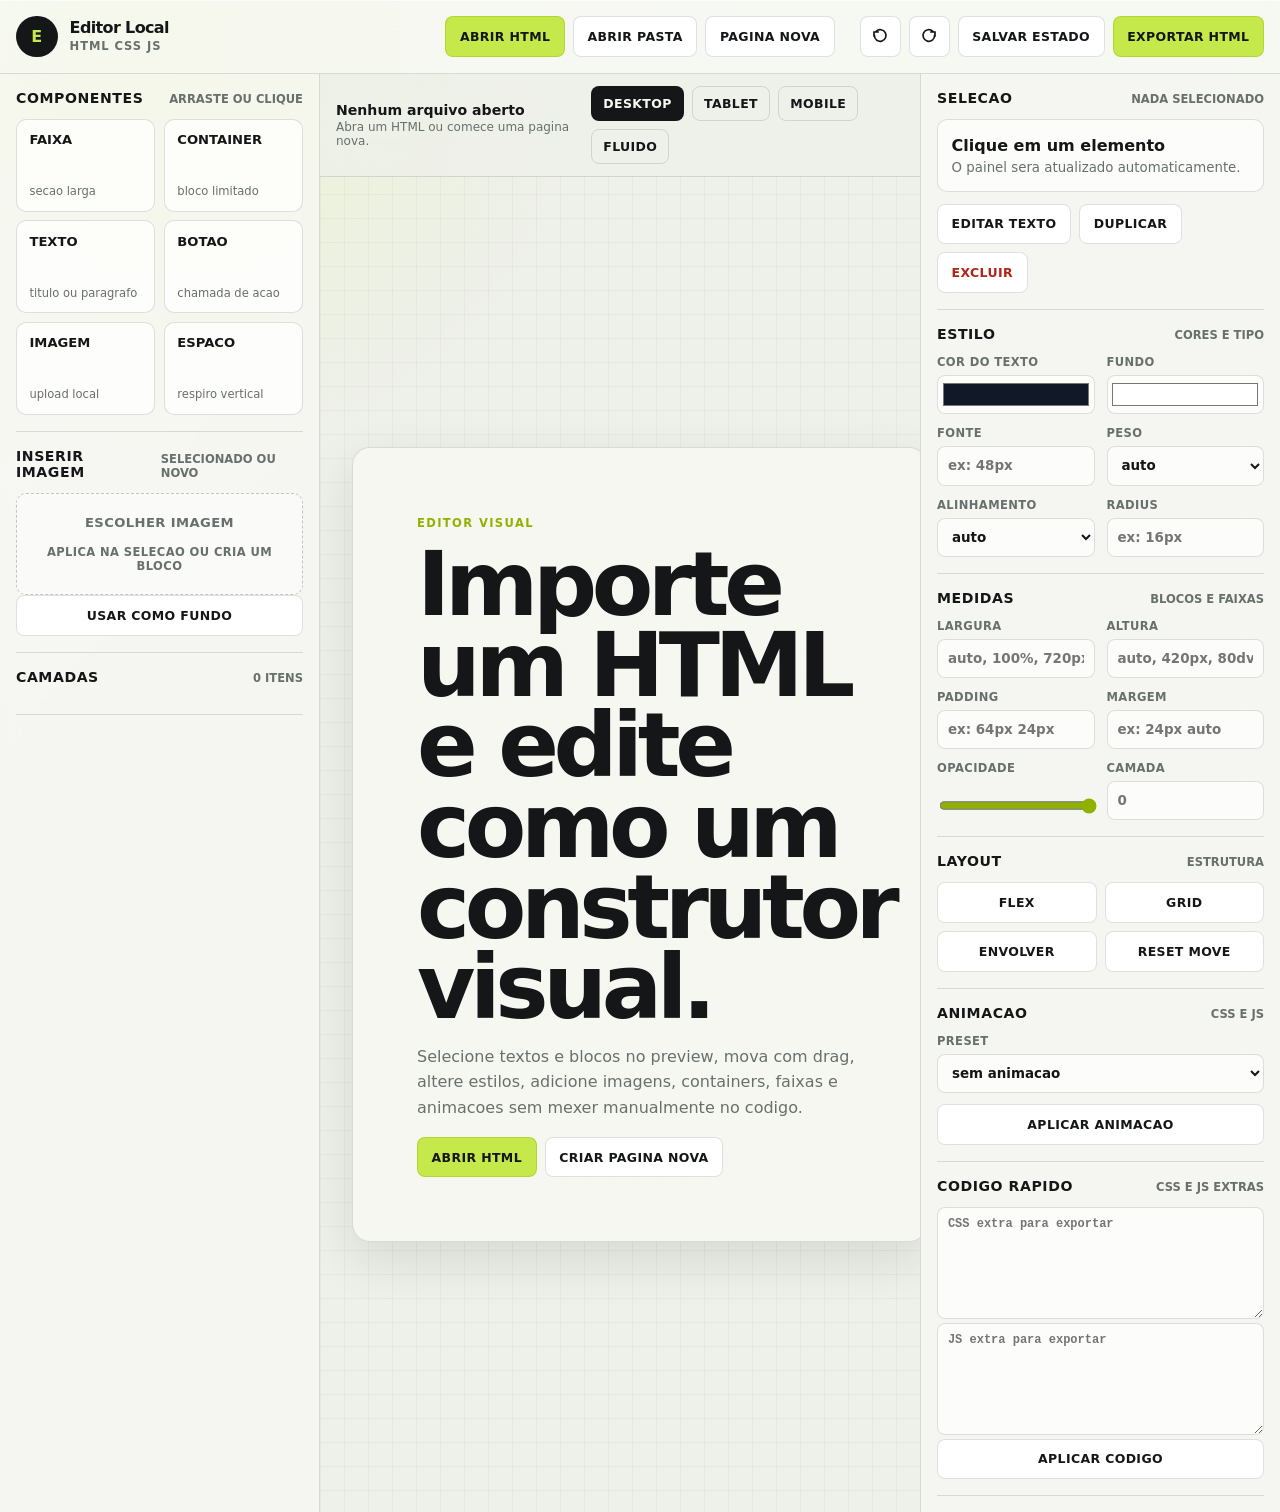
==== editor-local-site/index.html @ 33380170 "Add local visual HTML editor" ====
<!doctype html>
<html lang="pt-BR">
  <head>
    <meta charset="utf-8" />
    <meta name="viewport" content="width=device-width, initial-scale=1" />
    <title>Editor Local de Sites</title>
    <meta
      name="description"
      content="Editor visual local para importar HTML, editar blocos, textos, imagens, cores, fundos e exportar o site."
    />
    <link rel="stylesheet" href="styles.css" />
  </head>
  <body>
    <div class="app-shell">
      <header class="topbar">
        <a class="brand" href="#inicio" aria-label="Editor Local de Sites">
          <span class="brand-mark">E</span>
          <span>
            <strong>Editor Local</strong>
            <small>HTML CSS JS</small>
          </span>
        </a>

        <div class="import-actions" aria-label="Importar site">
          <label class="button primary">
            <input id="htmlFile" type="file" accept=".html,.htm,text/html" />
            Abrir HTML
          </label>
          <label class="button">
            <input id="folderInput" type="file" webkitdirectory directory multiple />
            Abrir pasta
          </label>
          <button class="button" id="newPageBtn" type="button">Pagina nova</button>
        </div>

        <div class="export-actions" aria-label="Acoes do editor">
          <button class="icon-button" id="undoBtn" type="button" title="Desfazer" aria-label="Desfazer">
            <svg width="18" height="18" viewBox="0 0 18 18" fill="none" aria-hidden="true">
              <path d="M7 5H3v4M3.4 8.5a5.8 5.8 0 1 0 1.8-4.2" stroke="currentColor" stroke-width="1.7" stroke-linecap="square" />
            </svg>
          </button>
          <button class="icon-button" id="redoBtn" type="button" title="Refazer" aria-label="Refazer">
            <svg width="18" height="18" viewBox="0 0 18 18" fill="none" aria-hidden="true">
              <path d="M11 5h4v4M14.6 8.5a5.8 5.8 0 1 1-1.8-4.2" stroke="currentColor" stroke-width="1.7" stroke-linecap="square" />
            </svg>
          </button>
          <button class="button" id="saveSnapshotBtn" type="button">Salvar estado</button>
          <button class="button accent" id="exportBtn" type="button">Exportar HTML</button>
        </div>
      </header>

      <main class="workspace" id="inicio">
        <aside class="sidebar left-panel" aria-label="Ferramentas">
          <section class="panel-section">
            <div class="section-head">
              <h2>Componentes</h2>
              <span>arraste ou clique</span>
            </div>
            <div class="component-grid" id="componentGrid">
              <button class="component-tile" draggable="true" data-component="section" type="button">
                <strong>Faixa</strong>
                <span>secao larga</span>
              </button>
              <button class="component-tile" draggable="true" data-component="container" type="button">
                <strong>Container</strong>
                <span>bloco limitado</span>
              </button>
              <button class="component-tile" draggable="true" data-component="text" type="button">
                <strong>Texto</strong>
                <span>titulo ou paragrafo</span>
              </button>
              <button class="component-tile" draggable="true" data-component="button" type="button">
                <strong>Botao</strong>
                <span>chamada de acao</span>
              </button>
              <button class="component-tile" draggable="true" data-component="image" type="button">
                <strong>Imagem</strong>
                <span>upload local</span>
              </button>
              <button class="component-tile" draggable="true" data-component="spacer" type="button">
                <strong>Espaco</strong>
                <span>respiro vertical</span>
              </button>
            </div>
          </section>

          <section class="panel-section">
            <div class="section-head">
              <h2>Inserir imagem</h2>
              <span>selecionado ou novo</span>
            </div>
            <label class="dropzone" id="imageDrop">
              <input id="imageInput" type="file" accept="image/*" />
              <strong>Escolher imagem</strong>
              <span>aplica na selecao ou cria um bloco</span>
            </label>
            <button class="button full" id="bgImageBtn" type="button">Usar como fundo</button>
          </section>

          <section class="panel-section">
            <div class="section-head">
              <h2>Camadas</h2>
              <span id="layerCount">0 itens</span>
            </div>
            <div class="layers" id="layers"></div>
          </section>
        </aside>

        <section class="stage-panel" aria-label="Preview editavel">
          <div class="stage-toolbar">
            <div>
              <strong id="documentName">Nenhum arquivo aberto</strong>
              <span id="statusText">Abra um HTML ou comece uma pagina nova.</span>
            </div>
            <div class="viewport-controls" role="group" aria-label="Tamanho do preview">
              <button class="seg active" data-viewport="desktop" type="button">Desktop</button>
              <button class="seg" data-viewport="tablet" type="button">Tablet</button>
              <button class="seg" data-viewport="mobile" type="button">Mobile</button>
              <button class="seg" data-viewport="fluid" type="button">Fluido</button>
            </div>
          </div>

          <div class="stage-wrap" id="stageWrap">
            <div class="empty-state" id="emptyState">
              <span class="empty-kicker">editor visual</span>
              <h1>Importe um HTML e edite como um construtor visual.</h1>
              <p>
                Selecione textos e blocos no preview, mova com drag, altere estilos, adicione imagens,
                containers, faixas e animacoes sem mexer manualmente no codigo.
              </p>
              <div class="empty-actions">
                <label class="button primary">
                  <input type="file" accept=".html,.htm,text/html" data-proxy-for="htmlFile" />
                  Abrir HTML
                </label>
                <button class="button" id="emptyNewBtn" type="button">Criar pagina nova</button>
              </div>
            </div>
            <iframe id="preview" title="Preview do site" aria-label="Preview do site"></iframe>
          </div>
        </section>

        <aside class="sidebar right-panel" aria-label="Propriedades">
          <section class="panel-section selected-panel">
            <div class="section-head">
              <h2>Selecao</h2>
              <span id="selectedTag">nada selecionado</span>
            </div>
            <div class="selected-box">
              <strong id="selectedName">Clique em um elemento</strong>
              <small id="selectedPath">O painel sera atualizado automaticamente.</small>
            </div>
            <div class="quick-actions">
              <button class="button" id="editTextBtn" type="button">Editar texto</button>
              <button class="button" id="duplicateBtn" type="button">Duplicar</button>
              <button class="button danger" id="deleteBtn" type="button">Excluir</button>
            </div>
          </section>

          <section class="panel-section">
            <div class="section-head">
              <h2>Estilo</h2>
              <span>cores e tipo</span>
            </div>
            <div class="form-grid">
              <label>
                Cor do texto
                <input id="textColor" type="color" value="#111827" data-style="color" />
              </label>
              <label>
                Fundo
                <input id="bgColor" type="color" value="#ffffff" data-style="backgroundColor" />
              </label>
              <label>
                Fonte
                <input id="fontSize" type="text" placeholder="ex: 48px" data-style="fontSize" />
              </label>
              <label>
                Peso
                <select id="fontWeight" data-style="fontWeight">
                  <option value="">auto</option>
                  <option value="400">400</option>
                  <option value="500">500</option>
                  <option value="600">600</option>
                  <option value="700">700</option>
                  <option value="800">800</option>
                  <option value="900">900</option>
                </select>
              </label>
              <label>
                Alinhamento
                <select id="textAlign" data-style="textAlign">
                  <option value="">auto</option>
                  <option value="left">esquerda</option>
                  <option value="center">centro</option>
                  <option value="right">direita</option>
                </select>
              </label>
              <label>
                Radius
                <input id="radius" type="text" placeholder="ex: 16px" data-style="borderRadius" />
              </label>
            </div>
          </section>

          <section class="panel-section">
            <div class="section-head">
              <h2>Medidas</h2>
              <span>blocos e faixas</span>
            </div>
            <div class="form-grid">
              <label>
                Largura
                <input id="widthInput" type="text" placeholder="auto, 100%, 720px" data-style="width" />
              </label>
              <label>
                Altura
                <input id="heightInput" type="text" placeholder="auto, 420px, 80dvh" data-style="minHeight" />
              </label>
              <label>
                Padding
                <input id="paddingInput" type="text" placeholder="ex: 64px 24px" data-style="padding" />
              </label>
              <label>
                Margem
                <input id="marginInput" type="text" placeholder="ex: 24px auto" data-style="margin" />
              </label>
              <label>
                Opacidade
                <input id="opacityInput" type="range" min="0" max="1" step="0.05" value="1" data-style="opacity" />
              </label>
              <label>
                Camada
                <input id="zIndexInput" type="number" placeholder="0" data-style="zIndex" />
              </label>
            </div>
          </section>

          <section class="panel-section">
            <div class="section-head">
              <h2>Layout</h2>
              <span>estrutura</span>
            </div>
            <div class="button-row">
              <button class="button" id="makeFlexBtn" type="button">Flex</button>
              <button class="button" id="makeGridBtn" type="button">Grid</button>
              <button class="button" id="wrapBtn" type="button">Envolver</button>
              <button class="button" id="resetMoveBtn" type="button">Reset move</button>
            </div>
          </section>

          <section class="panel-section">
            <div class="section-head">
              <h2>Animacao</h2>
              <span>CSS e JS</span>
            </div>
            <label class="wide-label">
              Preset
              <select id="animationPreset">
                <option value="">sem animacao</option>
                <option value="ve-fade-up">fade up</option>
                <option value="ve-fade-in">fade in</option>
                <option value="ve-float">float continuo</option>
                <option value="ve-pulse">pulse suave</option>
                <option value="ve-slide-left">slide left</option>
                <option value="ve-scroll-reveal">reveal no scroll</option>
                <option value="ve-parallax-lite">parallax leve</option>
              </select>
            </label>
            <button class="button full" id="applyAnimationBtn" type="button">Aplicar animacao</button>
          </section>

          <section class="panel-section">
            <div class="section-head">
              <h2>Codigo rapido</h2>
              <span>CSS e JS extras</span>
            </div>
            <textarea id="customCss" spellcheck="false" placeholder="CSS extra para exportar"></textarea>
            <textarea id="customJs" spellcheck="false" placeholder="JS extra para exportar"></textarea>
            <button class="button full" id="applyCodeBtn" type="button">Aplicar codigo</button>
          </section>
        </aside>
      </main>
    </div>

    <input id="hiddenBgInput" type="file" accept="image/*" hidden />
    <script src="app.js"></script>
  </body>
</html>
---- editor-local-site/styles.css ----
:root {
  color-scheme: light;
  --bg: #eef0ea;
  --surface: #f8f9f4;
  --surface-2: #ffffff;
  --ink: #151617;
  --muted: #68706d;
  --line: rgba(21, 22, 23, 0.13);
  --line-strong: rgba(21, 22, 23, 0.24);
  --accent: #c5e84a;
  --accent-strong: #91b100;
  --danger: #b42318;
  --shadow: 0 18px 50px rgba(28, 33, 28, 0.11);
  --radius: 10px;
  --ease: cubic-bezier(0.16, 1, 0.3, 1);
  --font: "Aptos", "Segoe UI", system-ui, -apple-system, BlinkMacSystemFont, sans-serif;
  --mono: "Cascadia Mono", "SFMono-Regular", Consolas, monospace;
}

* {
  box-sizing: border-box;
}

html,
body {
  min-height: 100dvh;
}

body {
  margin: 0;
  background:
    radial-gradient(circle at 10% 0%, rgba(197, 232, 74, 0.23), transparent 30rem),
    linear-gradient(135deg, rgba(255, 255, 255, 0.62), transparent 35rem),
    var(--bg);
  color: var(--ink);
  font-family: var(--font);
  overflow: hidden;
}

button,
input,
select,
textarea {
  font: inherit;
}

button,
label.button {
  -webkit-tap-highlight-color: transparent;
}

button:focus-visible,
label.button:focus-within,
input:focus-visible,
select:focus-visible,
textarea:focus-visible {
  outline: 3px solid color-mix(in srgb, var(--accent) 68%, transparent);
  outline-offset: 2px;
}

input[type="file"] {
  position: absolute;
  width: 1px;
  height: 1px;
  opacity: 0;
  pointer-events: none;
}

.app-shell {
  min-height: 100dvh;
  display: grid;
  grid-template-rows: auto minmax(0, 1fr);
}

.topbar {
  min-height: 74px;
  display: grid;
  grid-template-columns: minmax(16rem, 0.9fr) auto minmax(18rem, 0.9fr);
  gap: 1rem;
  align-items: center;
  padding: 0.85rem 1rem;
  border-bottom: 1px solid var(--line);
  background: rgba(248, 249, 244, 0.82);
  backdrop-filter: blur(18px);
  box-shadow: 0 1px 0 rgba(255, 255, 255, 0.65) inset;
  z-index: 10;
}

.brand {
  display: inline-flex;
  width: fit-content;
  align-items: center;
  gap: 0.75rem;
  color: inherit;
  text-decoration: none;
}

.brand-mark {
  width: 2.6rem;
  height: 2.6rem;
  display: grid;
  place-items: center;
  border-radius: 50%;
  background: var(--ink);
  color: var(--accent);
  font-weight: 900;
}

.brand strong,
.brand small {
  display: block;
}

.brand strong {
  line-height: 1;
  letter-spacing: -0.04em;
}

.brand small {
  margin-top: 0.2rem;
  color: var(--muted);
  font-size: 0.72rem;
  font-weight: 800;
  text-transform: uppercase;
  letter-spacing: 0.08em;
}

.import-actions,
.export-actions,
.viewport-controls,
.quick-actions,
.button-row,
.empty-actions {
  display: flex;
  align-items: center;
  gap: 0.5rem;
  flex-wrap: wrap;
}

.export-actions {
  justify-content: flex-end;
}

.button,
.icon-button,
.seg {
  min-height: 2.55rem;
  border: 1px solid var(--line);
  border-radius: 8px;
  background: var(--surface-2);
  color: var(--ink);
  display: inline-flex;
  align-items: center;
  justify-content: center;
  gap: 0.45rem;
  padding: 0 0.85rem;
  font-size: 0.78rem;
  font-weight: 850;
  text-transform: uppercase;
  letter-spacing: 0.03em;
  cursor: pointer;
  user-select: none;
  transition:
    transform 190ms var(--ease),
    border-color 190ms var(--ease),
    background-color 190ms var(--ease),
    color 190ms var(--ease);
}

.button:hover,
.icon-button:hover,
.seg:hover {
  transform: translate3d(0, -1px, 0);
  border-color: var(--line-strong);
}

.button:active,
.icon-button:active,
.seg:active {
  transform: translate3d(0, 1px, 0) scale(0.99);
}

.button.primary,
.button.accent {
  border-color: color-mix(in srgb, var(--accent-strong) 35%, transparent);
  background: var(--accent);
}

.button.danger {
  color: var(--danger);
}

.button.full {
  width: 100%;
}

.icon-button {
  width: 2.55rem;
  padding: 0;
  font-size: 1.12rem;
  line-height: 1;
}

.workspace {
  min-height: 0;
  display: grid;
  grid-template-columns: 320px minmax(0, 1fr) 360px;
  gap: 0;
}

.sidebar {
  min-height: 0;
  overflow-y: auto;
  padding: 1rem;
  border-color: var(--line);
  background: rgba(248, 249, 244, 0.72);
  backdrop-filter: blur(16px);
}

.left-panel {
  border-right: 1px solid var(--line);
}

.right-panel {
  border-left: 1px solid var(--line);
}

.panel-section {
  padding: 1rem 0;
  border-bottom: 1px solid var(--line);
}

.panel-section:first-child {
  padding-top: 0;
}

.section-head {
  display: flex;
  align-items: end;
  justify-content: space-between;
  gap: 1rem;
  margin-bottom: 0.8rem;
}

.section-head h2 {
  margin: 0;
  font-size: 0.88rem;
  text-transform: uppercase;
  letter-spacing: 0.04em;
}

.section-head span {
  color: var(--muted);
  font-size: 0.72rem;
  font-weight: 750;
  text-transform: uppercase;
}

.component-grid {
  display: grid;
  grid-template-columns: repeat(2, minmax(0, 1fr));
  gap: 0.55rem;
}

.component-tile {
  min-height: 5.8rem;
  display: grid;
  align-content: space-between;
  gap: 0.8rem;
  padding: 0.78rem;
  border: 1px solid var(--line);
  border-radius: var(--radius);
  background: rgba(255, 255, 255, 0.68);
  color: var(--ink);
  text-align: left;
  cursor: grab;
  transition:
    transform 200ms var(--ease),
    background-color 200ms var(--ease),
    border-color 200ms var(--ease);
}

.component-tile:hover {
  transform: translate3d(0, -2px, 0);
  border-color: var(--line-strong);
  background: #fff;
}

.component-tile:active {
  cursor: grabbing;
}

.component-tile strong {
  font-size: 0.82rem;
  text-transform: uppercase;
}

.component-tile span {
  color: var(--muted);
  font-size: 0.72rem;
}

.dropzone {
  min-height: 6.4rem;
  display: grid;
  place-items: center;
  gap: 0.3rem;
  padding: 1rem;
  border: 1px dashed var(--line-strong);
  border-radius: var(--radius);
  background: rgba(255, 255, 255, 0.48);
  text-align: center;
  cursor: pointer;
  transition:
    border-color 190ms var(--ease),
    background-color 190ms var(--ease);
}

.dropzone.is-hot {
  border-color: var(--accent-strong);
  background: color-mix(in srgb, var(--accent) 24%, #fff);
}

.dropzone strong {
  text-transform: uppercase;
  font-size: 0.82rem;
}

.dropzone span {
  color: var(--muted);
  font-size: 0.72rem;
}

.layers {
  display: grid;
  gap: 0.35rem;
}

.layer-item {
  width: 100%;
  min-height: 2.35rem;
  border: 1px solid transparent;
  border-radius: 7px;
  background: transparent;
  color: var(--ink);
  display: grid;
  grid-template-columns: 3.3rem minmax(0, 1fr);
  gap: 0.55rem;
  align-items: center;
  padding: 0.35rem 0.45rem;
  text-align: left;
  cursor: pointer;
}

.layer-item:hover,
.layer-item.is-selected {
  border-color: var(--line);
  background: rgba(255, 255, 255, 0.78);
}

.layer-item code {
  color: var(--accent-strong);
  font-family: var(--mono);
  font-size: 0.68rem;
  text-transform: uppercase;
}

.layer-item span {
  overflow: hidden;
  color: var(--muted);
  font-size: 0.72rem;
  text-overflow: ellipsis;
  white-space: nowrap;
}

.stage-panel {
  min-width: 0;
  min-height: 0;
  display: grid;
  grid-template-rows: auto minmax(0, 1fr);
  background:
    linear-gradient(90deg, rgba(21, 22, 23, 0.04) 1px, transparent 1px),
    linear-gradient(rgba(21, 22, 23, 0.04) 1px, transparent 1px);
  background-size: 24px 24px;
}

.stage-toolbar {
  min-height: 58px;
  display: flex;
  align-items: center;
  justify-content: space-between;
  gap: 1rem;
  padding: 0.75rem 1rem;
  border-bottom: 1px solid var(--line);
  background: rgba(238, 240, 234, 0.8);
  backdrop-filter: blur(14px);
}

.stage-toolbar strong,
.stage-toolbar span {
  display: block;
}

.stage-toolbar strong {
  font-size: 0.88rem;
}

.stage-toolbar span {
  margin-top: 0.16rem;
  color: var(--muted);
  font-size: 0.75rem;
}

.seg {
  min-height: 2.2rem;
  padding-inline: 0.7rem;
  background: transparent;
}

.seg.active {
  background: var(--ink);
  color: var(--surface);
}

.stage-wrap {
  min-height: 0;
  display: grid;
  place-items: center;
  padding: 1rem;
  overflow: auto;
  position: relative;
}

#preview {
  width: min(100%, 1440px);
  height: 100%;
  min-height: 640px;
  border: 1px solid var(--line-strong);
  border-radius: 12px;
  background: #fff;
  box-shadow: var(--shadow);
  transition:
    width 280ms var(--ease),
    height 280ms var(--ease),
    opacity 220ms var(--ease);
}

#preview.is-hidden {
  display: none;
}

.stage-wrap[data-viewport="desktop"] #preview {
  width: min(100%, 1440px);
}

.stage-wrap[data-viewport="tablet"] #preview {
  width: min(100%, 820px);
}

.stage-wrap[data-viewport="mobile"] #preview {
  width: 390px;
}

.stage-wrap[data-viewport="fluid"] #preview {
  width: 100%;
}

.empty-state {
  width: min(720px, calc(100% - 2rem));
  padding: clamp(2rem, 5vw, 4rem);
  border: 1px solid var(--line);
  border-radius: 18px;
  background: rgba(248, 249, 244, 0.86);
  box-shadow: var(--shadow);
}

.empty-state.is-hidden {
  display: none;
}

.empty-kicker {
  color: var(--accent-strong);
  font-size: 0.72rem;
  font-weight: 900;
  text-transform: uppercase;
  letter-spacing: 0.12em;
}

.empty-state h1 {
  margin: 0.8rem 0 1rem;
  max-width: 12ch;
  font-size: clamp(2.8rem, 7vw, 5.8rem);
  line-height: 0.9;
  letter-spacing: -0.06em;
}

.empty-state p {
  max-width: 62ch;
  color: var(--muted);
  font-size: 1rem;
  line-height: 1.6;
}

.selected-box {
  min-height: 4.6rem;
  display: grid;
  align-content: center;
  gap: 0.32rem;
  padding: 0.85rem;
  border: 1px solid var(--line);
  border-radius: var(--radius);
  background: rgba(255, 255, 255, 0.62);
}

.selected-box strong {
  overflow: hidden;
  text-overflow: ellipsis;
  white-space: nowrap;
}

.selected-box small {
  overflow: hidden;
  color: var(--muted);
  text-overflow: ellipsis;
  white-space: nowrap;
}

.quick-actions {
  margin-top: 0.7rem;
}

.form-grid {
  display: grid;
  grid-template-columns: repeat(2, minmax(0, 1fr));
  gap: 0.75rem;
}

label,
.wide-label {
  display: grid;
  gap: 0.38rem;
  color: var(--muted);
  font-size: 0.72rem;
  font-weight: 850;
  text-transform: uppercase;
  letter-spacing: 0.035em;
}

input[type="text"],
input[type="number"],
select,
textarea {
  width: 100%;
  min-height: 2.45rem;
  border: 1px solid var(--line);
  border-radius: 8px;
  background: rgba(255, 255, 255, 0.7);
  color: var(--ink);
  padding: 0.5rem 0.62rem;
  font-size: 0.84rem;
  font-weight: 650;
  text-transform: none;
  letter-spacing: 0;
}

input[type="color"] {
  width: 100%;
  min-height: 2.45rem;
  border: 1px solid var(--line);
  border-radius: 8px;
  background: rgba(255, 255, 255, 0.7);
  padding: 0.18rem;
  cursor: pointer;
}

input[type="range"] {
  width: 100%;
  accent-color: var(--accent-strong);
}

textarea {
  min-height: 7rem;
  resize: vertical;
  font-family: var(--mono);
  font-size: 0.75rem;
  line-height: 1.45;
}

.button-row {
  align-items: stretch;
}

.button-row .button {
  flex: 1 1 calc(50% - 0.5rem);
}

.wide-label {
  margin-bottom: 0.7rem;
}

@media (max-width: 1180px) {
  body {
    overflow: auto;
  }

  .topbar,
  .workspace {
    grid-template-columns: 1fr;
  }

  .topbar {
    position: sticky;
    top: 0;
  }

  .export-actions {
    justify-content: flex-start;
  }

  .workspace {
    min-height: auto;
  }

  .sidebar {
    max-height: none;
    border: 0;
    border-bottom: 1px solid var(--line);
  }

  .stage-panel {
    min-height: 76dvh;
  }
}

@media (max-width: 620px) {
  .component-grid,
  .form-grid {
    grid-template-columns: 1fr;
  }

  .stage-wrap {
    padding: 0.5rem;
  }

  .stage-wrap[data-viewport="mobile"] #preview {
    width: min(100%, 390px);
  }

  .empty-state {
    width: 100%;
    padding: 1.2rem;
  }
}
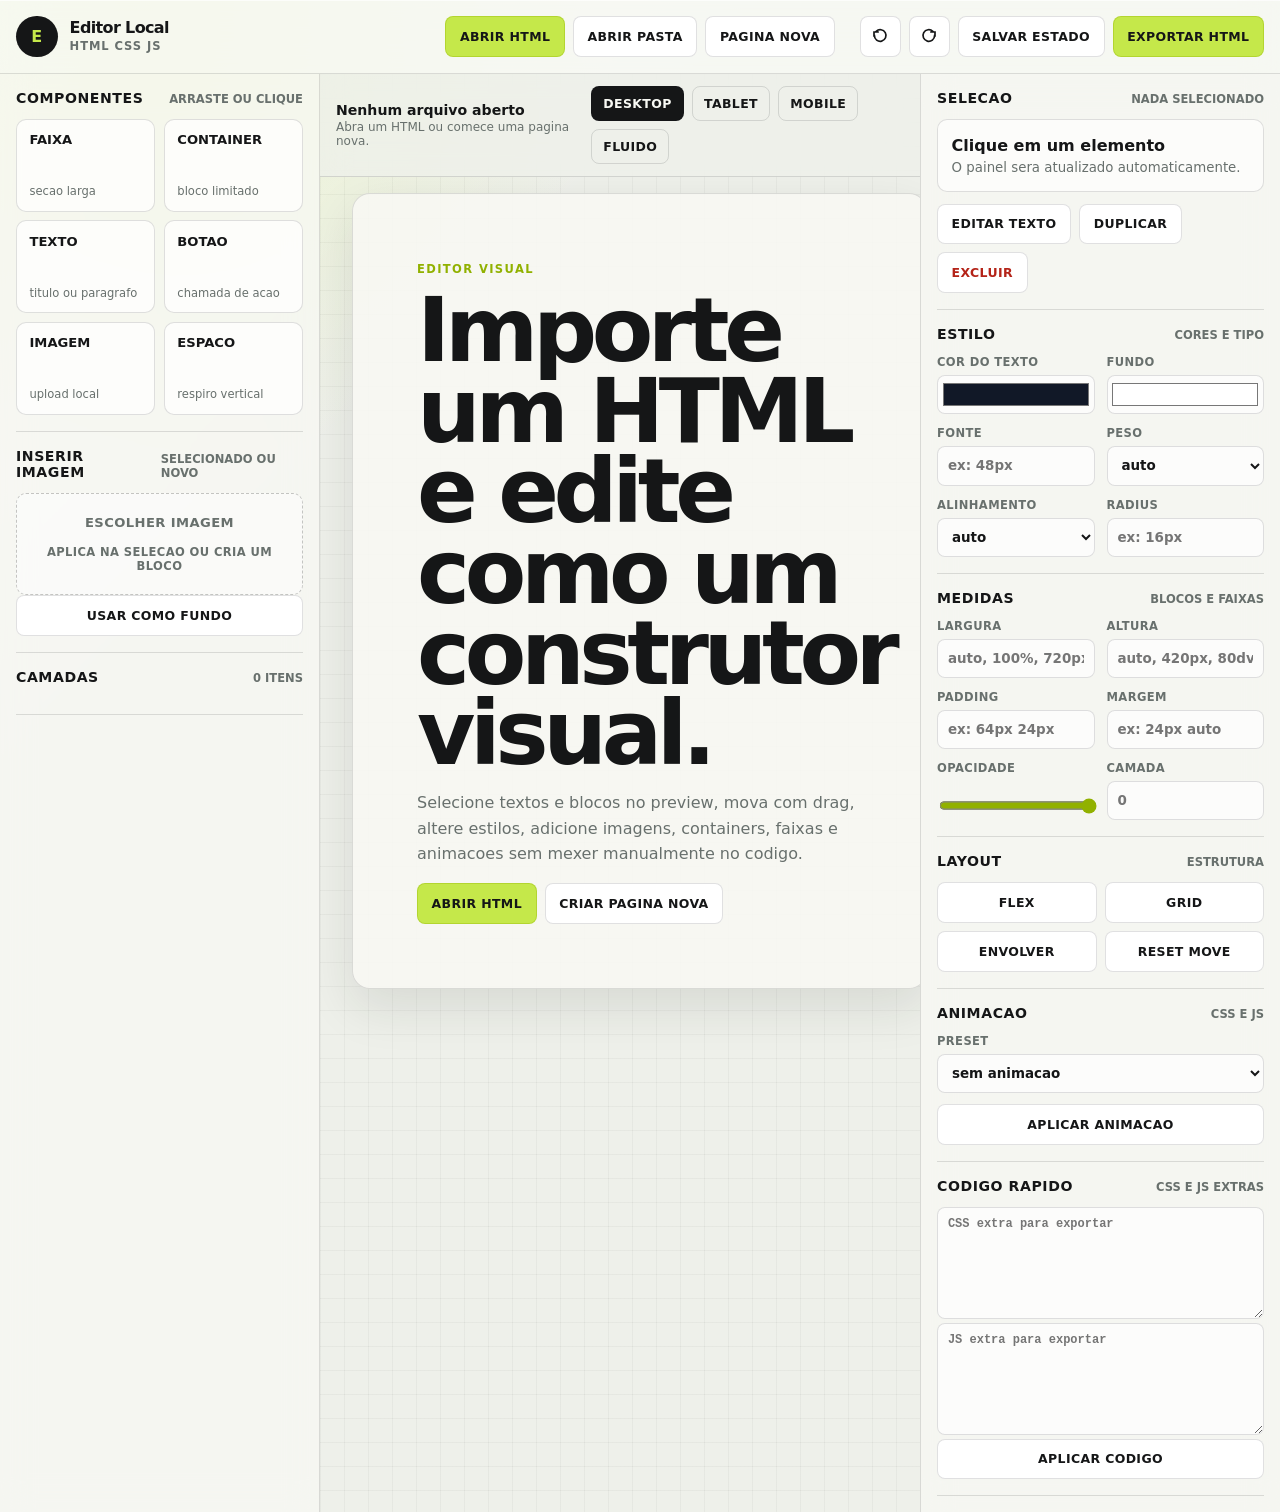
==== commit 7a07c3e3: "Fix desktop preview scaling in local editor" ====
--- a/editor-local-site/index.html
+++ b/editor-local-site/index.html
@@ -136,7 +136,9 @@
                 <button class="button" id="emptyNewBtn" type="button">Criar pagina nova</button>
               </div>
             </div>
-            <iframe id="preview" title="Preview do site" aria-label="Preview do site"></iframe>
+            <div class="preview-shell" id="previewShell">
+              <iframe id="preview" title="Preview do site" aria-label="Preview do site"></iframe>
+            </div>
           </div>
         </section>
 
--- a/editor-local-site/styles.css
+++ b/editor-local-site/styles.css
@@ -423,46 +423,73 @@
 }
 
 .stage-wrap {
+  --preview-width: 1440px;
+  --preview-height: 900px;
+  --preview-scale: 1;
   min-height: 0;
   display: grid;
-  place-items: center;
+  place-items: start center;
   padding: 1rem;
   overflow: auto;
   position: relative;
 }
 
+.preview-shell {
+  width: calc(var(--preview-width) * var(--preview-scale));
+  height: calc(var(--preview-height) * var(--preview-scale));
+  min-width: calc(var(--preview-width) * var(--preview-scale));
+  min-height: calc(var(--preview-height) * var(--preview-scale));
+  position: relative;
+}
+
 #preview {
-  width: min(100%, 1440px);
-  height: 100%;
-  min-height: 640px;
+  width: var(--preview-width);
+  height: var(--preview-height);
+  min-height: 0;
   border: 1px solid var(--line-strong);
   border-radius: 12px;
   background: #fff;
   box-shadow: var(--shadow);
+  transform: scale(var(--preview-scale));
+  transform-origin: top left;
   transition:
-    width 280ms var(--ease),
-    height 280ms var(--ease),
+    transform 280ms var(--ease),
     opacity 220ms var(--ease);
 }
 
-#preview.is-hidden {
+.preview-shell.is-hidden,
+.preview-shell:has(#preview.is-hidden) {
   display: none;
 }
 
-.stage-wrap[data-viewport="desktop"] #preview {
-  width: min(100%, 1440px);
-}
-
-.stage-wrap[data-viewport="tablet"] #preview {
-  width: min(100%, 820px);
-}
-
-.stage-wrap[data-viewport="mobile"] #preview {
-  width: 390px;
-}
-
+.stage-wrap[data-viewport="desktop"] {
+  --preview-width: 1440px;
+  --preview-height: 900px;
+}
+
+.stage-wrap[data-viewport="tablet"] {
+  --preview-width: 820px;
+  --preview-height: 900px;
+}
+
+.stage-wrap[data-viewport="mobile"] {
+  --preview-width: 390px;
+  --preview-height: 844px;
+}
+
+.stage-wrap[data-viewport="fluid"] {
+  --preview-width: 100%;
+  --preview-height: 100%;
+  --preview-scale: 1;
+}
+
+.stage-wrap[data-viewport="fluid"] .preview-shell,
 .stage-wrap[data-viewport="fluid"] #preview {
   width: 100%;
+  height: 100%;
+  min-width: 0;
+  min-height: 640px;
+  transform: none;
 }
 
 .empty-state {
@@ -642,10 +669,6 @@
     padding: 0.5rem;
   }
 
-  .stage-wrap[data-viewport="mobile"] #preview {
-    width: min(100%, 390px);
-  }
-
   .empty-state {
     width: 100%;
     padding: 1.2rem;
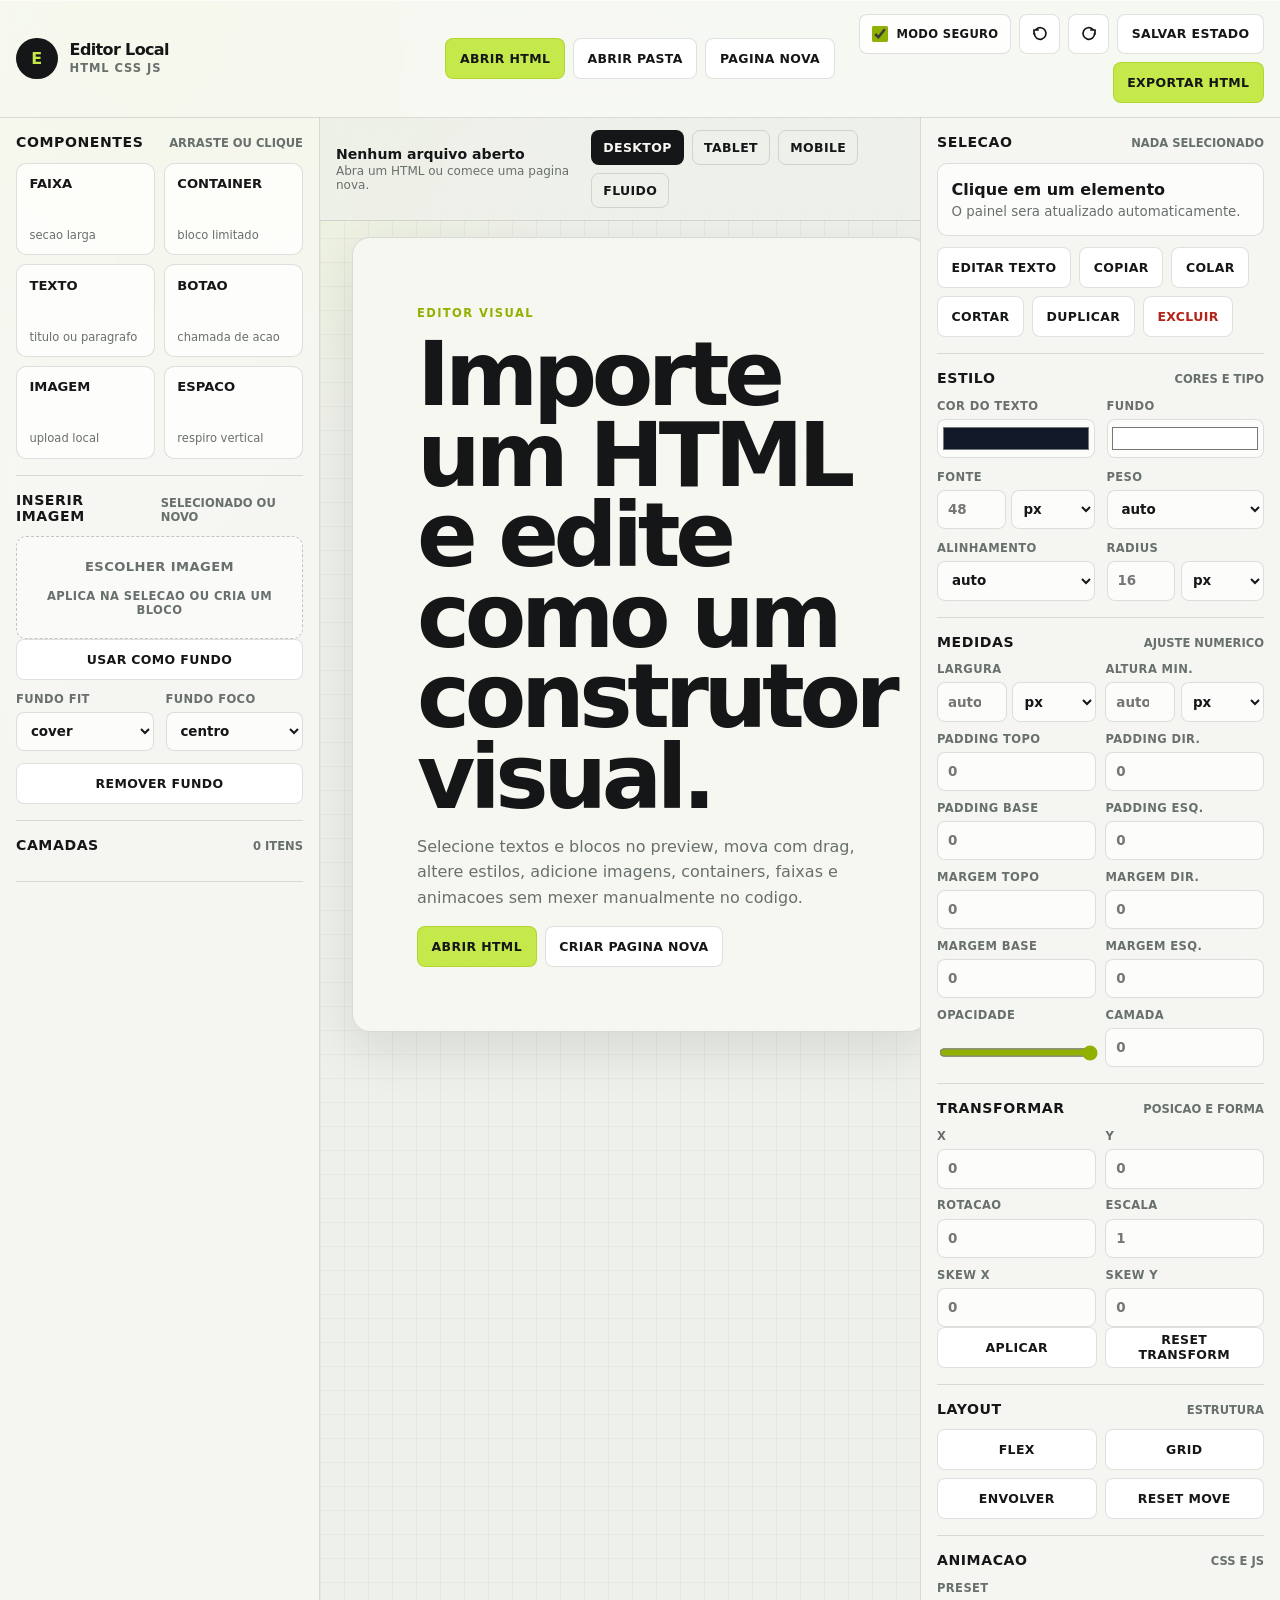
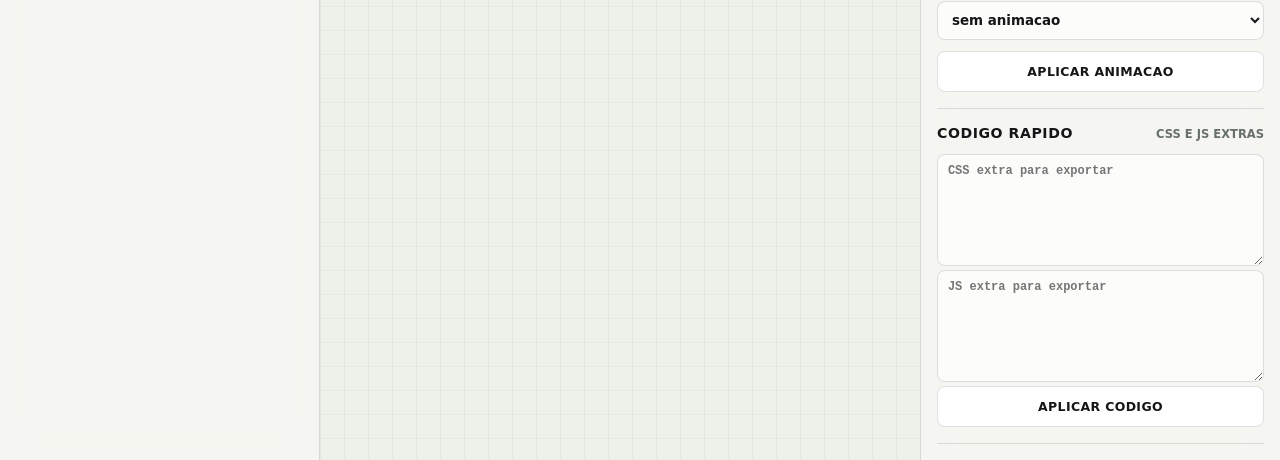
==== commit 49dae5c5: "Improve local editor usability controls" ====
--- a/editor-local-site/index.html
+++ b/editor-local-site/index.html
@@ -34,6 +34,10 @@
         </div>
 
         <div class="export-actions" aria-label="Acoes do editor">
+          <label class="switch-control" title="Desativa scripts importados no preview para evitar que o site aberto quebre o editor.">
+            <input id="safeModeToggle" type="checkbox" checked />
+            <span>Modo seguro</span>
+          </label>
           <button class="icon-button" id="undoBtn" type="button" title="Desfazer" aria-label="Desfazer">
             <svg width="18" height="18" viewBox="0 0 18 18" fill="none" aria-hidden="true">
               <path d="M7 5H3v4M3.4 8.5a5.8 5.8 0 1 0 1.8-4.2" stroke="currentColor" stroke-width="1.7" stroke-linecap="square" />
@@ -95,6 +99,28 @@
               <span>aplica na selecao ou cria um bloco</span>
             </label>
             <button class="button full" id="bgImageBtn" type="button">Usar como fundo</button>
+            <div class="form-grid compact-grid">
+              <label>
+                Fundo fit
+                <select id="bgSizeSelect">
+                  <option value="cover">cover</option>
+                  <option value="contain">contain</option>
+                  <option value="auto">auto</option>
+                  <option value="100% 100%">esticar</option>
+                </select>
+              </label>
+              <label>
+                Fundo foco
+                <select id="bgPositionSelect">
+                  <option value="center">centro</option>
+                  <option value="top center">topo</option>
+                  <option value="bottom center">base</option>
+                  <option value="left center">esquerda</option>
+                  <option value="right center">direita</option>
+                </select>
+              </label>
+            </div>
+            <button class="button full" id="clearBgBtn" type="button">Remover fundo</button>
           </section>
 
           <section class="panel-section">
@@ -154,6 +180,9 @@
             </div>
             <div class="quick-actions">
               <button class="button" id="editTextBtn" type="button">Editar texto</button>
+              <button class="button" id="copyBtn" type="button">Copiar</button>
+              <button class="button" id="pasteBtn" type="button">Colar</button>
+              <button class="button" id="cutBtn" type="button">Cortar</button>
               <button class="button" id="duplicateBtn" type="button">Duplicar</button>
               <button class="button danger" id="deleteBtn" type="button">Excluir</button>
             </div>
@@ -175,7 +204,15 @@
               </label>
               <label>
                 Fonte
-                <input id="fontSize" type="text" placeholder="ex: 48px" data-style="fontSize" />
+                <span class="unit-control">
+                  <input id="fontSizeValue" type="number" min="1" step="1" placeholder="48" />
+                  <select id="fontSizeUnit">
+                    <option value="px">px</option>
+                    <option value="rem">rem</option>
+                    <option value="em">em</option>
+                    <option value="vw">vw</option>
+                  </select>
+                </span>
               </label>
               <label>
                 Peso
@@ -200,7 +237,14 @@
               </label>
               <label>
                 Radius
-                <input id="radius" type="text" placeholder="ex: 16px" data-style="borderRadius" />
+                <span class="unit-control">
+                  <input id="radiusValue" type="number" min="0" step="1" placeholder="16" />
+                  <select id="radiusUnit">
+                    <option value="px">px</option>
+                    <option value="%">%</option>
+                    <option value="rem">rem</option>
+                  </select>
+                </span>
               </label>
             </div>
           </section>
@@ -208,24 +252,66 @@
           <section class="panel-section">
             <div class="section-head">
               <h2>Medidas</h2>
-              <span>blocos e faixas</span>
-            </div>
-            <div class="form-grid">
+              <span>ajuste numerico</span>
+            </div>
+            <div class="form-grid measure-grid">
               <label>
                 Largura
-                <input id="widthInput" type="text" placeholder="auto, 100%, 720px" data-style="width" />
-              </label>
-              <label>
-                Altura
-                <input id="heightInput" type="text" placeholder="auto, 420px, 80dvh" data-style="minHeight" />
-              </label>
-              <label>
-                Padding
-                <input id="paddingInput" type="text" placeholder="ex: 64px 24px" data-style="padding" />
-              </label>
-              <label>
-                Margem
-                <input id="marginInput" type="text" placeholder="ex: 24px auto" data-style="margin" />
+                <span class="unit-control">
+                  <input id="widthValue" type="number" step="1" placeholder="auto" />
+                  <select id="widthUnit">
+                    <option value="px">px</option>
+                    <option value="%">%</option>
+                    <option value="vw">vw</option>
+                    <option value="rem">rem</option>
+                    <option value="auto">auto</option>
+                  </select>
+                </span>
+              </label>
+              <label>
+                Altura min.
+                <span class="unit-control">
+                  <input id="heightValue" type="number" step="1" placeholder="auto" />
+                  <select id="heightUnit">
+                    <option value="px">px</option>
+                    <option value="dvh">dvh</option>
+                    <option value="vh">vh</option>
+                    <option value="rem">rem</option>
+                    <option value="auto">auto</option>
+                  </select>
+                </span>
+              </label>
+              <label>
+                Padding topo
+                <input id="paddingTopValue" type="number" step="1" placeholder="0" />
+              </label>
+              <label>
+                Padding dir.
+                <input id="paddingRightValue" type="number" step="1" placeholder="0" />
+              </label>
+              <label>
+                Padding base
+                <input id="paddingBottomValue" type="number" step="1" placeholder="0" />
+              </label>
+              <label>
+                Padding esq.
+                <input id="paddingLeftValue" type="number" step="1" placeholder="0" />
+              </label>
+              <label>
+                Margem topo
+                <input id="marginTopValue" type="number" step="1" placeholder="0" />
+              </label>
+              <label>
+                Margem dir.
+                <input id="marginRightValue" type="number" step="1" placeholder="0" />
+              </label>
+              <label>
+                Margem base
+                <input id="marginBottomValue" type="number" step="1" placeholder="0" />
+              </label>
+              <label>
+                Margem esq.
+                <input id="marginLeftValue" type="number" step="1" placeholder="0" />
               </label>
               <label>
                 Opacidade
@@ -235,6 +321,43 @@
                 Camada
                 <input id="zIndexInput" type="number" placeholder="0" data-style="zIndex" />
               </label>
+            </div>
+          </section>
+
+          <section class="panel-section">
+            <div class="section-head">
+              <h2>Transformar</h2>
+              <span>posicao e forma</span>
+            </div>
+            <div class="form-grid transform-grid">
+              <label>
+                X
+                <input id="moveXInput" type="number" step="1" placeholder="0" />
+              </label>
+              <label>
+                Y
+                <input id="moveYInput" type="number" step="1" placeholder="0" />
+              </label>
+              <label>
+                Rotacao
+                <input id="rotateInput" type="number" step="1" placeholder="0" />
+              </label>
+              <label>
+                Escala
+                <input id="scaleInput" type="number" min="0.05" step="0.01" placeholder="1" />
+              </label>
+              <label>
+                Skew X
+                <input id="skewXInput" type="number" step="1" placeholder="0" />
+              </label>
+              <label>
+                Skew Y
+                <input id="skewYInput" type="number" step="1" placeholder="0" />
+              </label>
+            </div>
+            <div class="button-row">
+              <button class="button" id="applyTransformBtn" type="button">Aplicar</button>
+              <button class="button" id="resetTransformBtn" type="button">Reset transform</button>
             </div>
           </section>
 
--- a/editor-local-site/styles.css
+++ b/editor-local-site/styles.css
@@ -141,6 +141,32 @@
   justify-content: flex-end;
 }
 
+.switch-control {
+  min-height: 2.55rem;
+  display: inline-flex;
+  grid-auto-flow: column;
+  align-items: center;
+  justify-content: center;
+  gap: 0.5rem;
+  padding: 0 0.75rem;
+  border: 1px solid var(--line);
+  border-radius: 8px;
+  background: rgba(255, 255, 255, 0.72);
+  color: var(--ink);
+  font-size: 0.72rem;
+  font-weight: 850;
+  text-transform: uppercase;
+  letter-spacing: 0.03em;
+  cursor: pointer;
+}
+
+.switch-control input {
+  width: 1.05rem;
+  height: 1.05rem;
+  margin: 0;
+  accent-color: var(--accent-strong);
+}
+
 .button,
 .icon-button,
 .seg {
@@ -443,6 +469,7 @@
 }
 
 #preview {
+  box-sizing: content-box;
   width: var(--preview-width);
   height: var(--preview-height);
   min-height: 0;
@@ -560,6 +587,25 @@
   display: grid;
   grid-template-columns: repeat(2, minmax(0, 1fr));
   gap: 0.75rem;
+}
+
+.compact-grid {
+  margin: 0.75rem 0;
+}
+
+.measure-grid,
+.transform-grid {
+  gap: 0.62rem;
+}
+
+.unit-control {
+  display: grid;
+  grid-template-columns: minmax(0, 1fr) 5.2rem;
+  gap: 0.35rem;
+}
+
+.unit-control select {
+  padding-inline: 0.45rem;
 }
 
 label,
